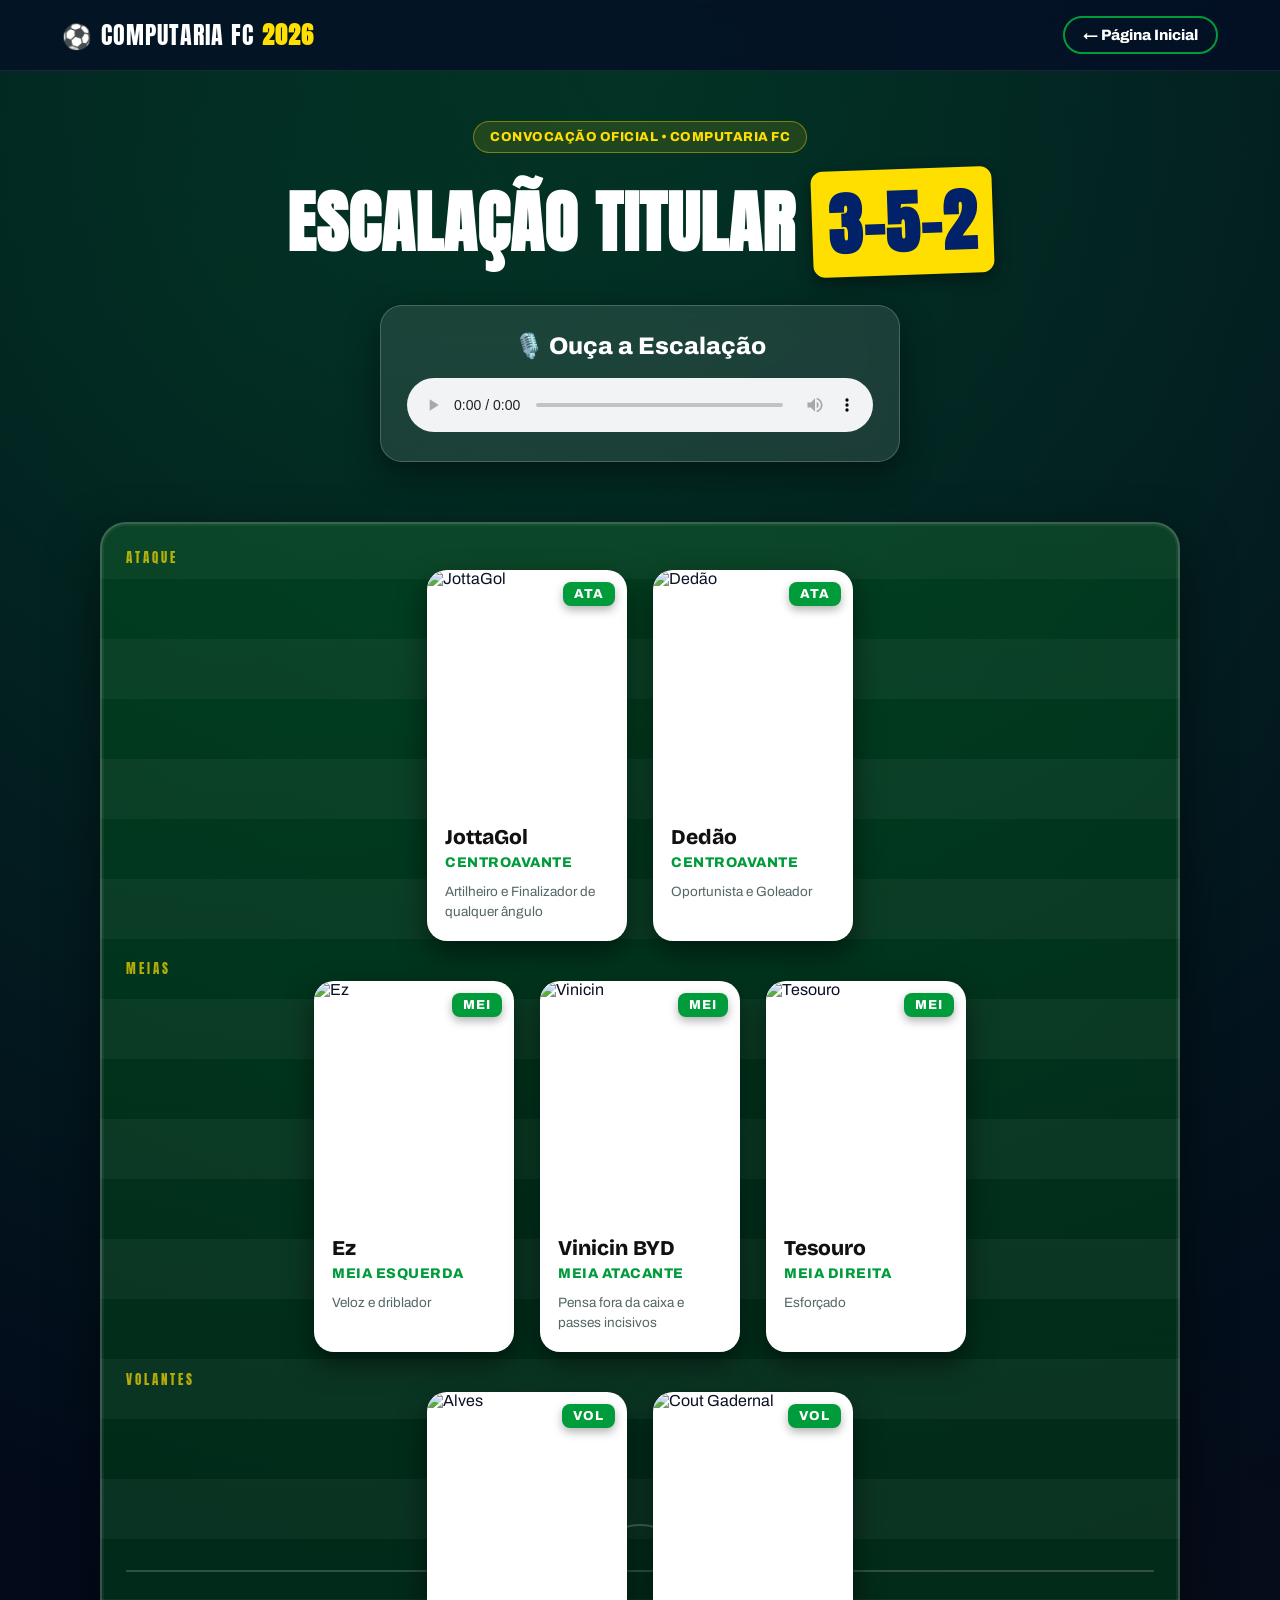
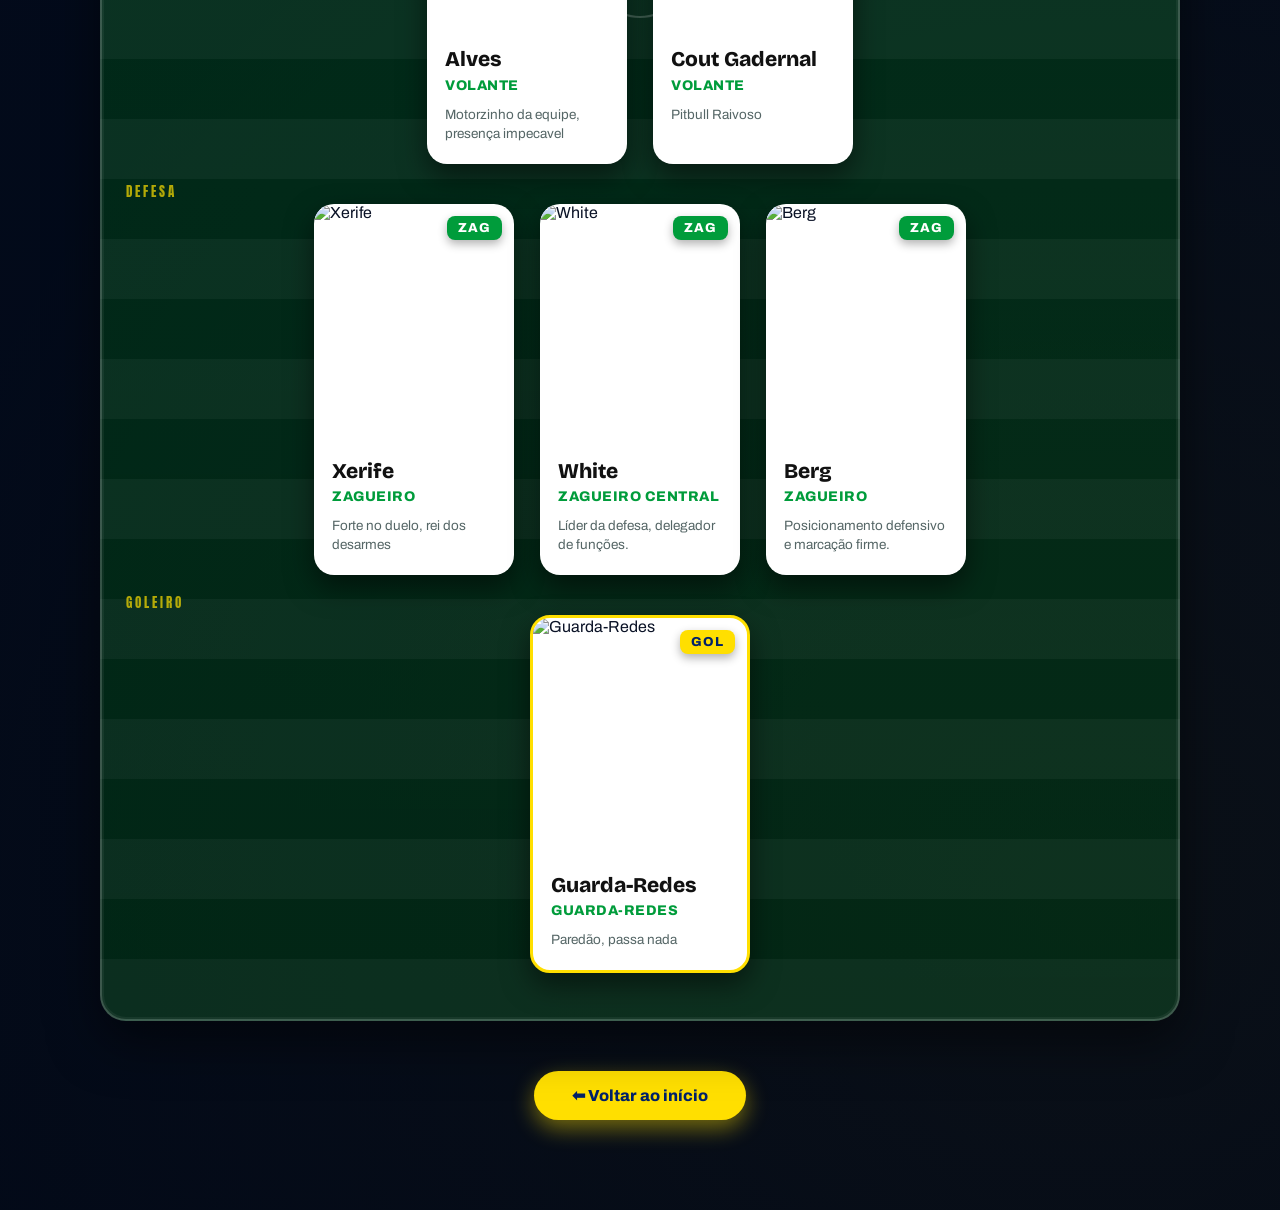
==== escalacao.html @ 930eecb5 "Escalacao Computaria FC 3-5-2 - site inicial" ====
<!DOCTYPE html>
<html lang="pt-br">
<head>
<meta charset="UTF-8">
<meta name="viewport" content="width=device-width, initial-scale=1.0">
<title>Escalação 3-5-2 ⚽</title>
<link rel="preconnect" href="https://fonts.googleapis.com">
<link rel="preconnect" href="https://fonts.gstatic.com" crossorigin>
<link href="https://fonts.googleapis.com/css2?family=Anton&family=Archivo:wght@400;600;800&family=Bricolage+Grotesque:wght@400;600;800&display=swap" rel="stylesheet">
<link rel="stylesheet" href="style.css">
<link rel="icon" href="assets/bola_da_copa.jpg" type="image/png">
</head>
<body class="page-esc">

<nav class="menu">
  <div class="container nav-inner">
    <a class="brand" href="index.html"><span class="ball">⚽</span> COMPUTARIA FC <b>2026</b></a>
    <a href="index.html" class="nav-link">← Página Inicial</a>
  </div>
</nav>

<section class="escalacao">
  <div class="container">

    <span class="badge center">CONVOCAÇÃO OFICIAL • COMPUTARIA FC</span>
    <h1 class="titulo-esc">ESCALAÇÃO TITULAR <span class="form">3-5-2</span></h1>

    <div class="audio-player">
      <h3>🎙️ Ouça a Escalação</h3>
      <audio controls>
        <source src="assets/audio.mp3" type="audio/mpeg">
        Seu navegador não suporta áudio.
      </audio>
    </div>

    <!-- CAMPO -->
    <div class="campo">

      <!-- ATAQUE (2) -->
      <div class="linha" data-linha="ATAQUE">
        <article class="jogador" style="--d:.05s">
          <div class="foto"><img src="assets/JottaGol.png" alt="JottaGol"><span class="pos-tag">ATA</span></div>
          <div class="info"><h3>JottaGol</h3><span>Centroavante</span><p>Artilheiro e Finalizador de qualquer ângulo</p></div>
        </article>
        <article class="jogador" style="--d:.12s">
          <div class="foto"><img src="assets/dedoney.png" alt="Dedão"><span class="pos-tag">ATA</span></div>
          <div class="info"><h3>Dedão</h3><span>Centroavante</span><p>Oportunista e Goleador</p></div>
        </article>
      </div>

      <!-- MEIAS (3) -->
      <div class="linha" data-linha="MEIAS">
        <article class="jogador" style="--d:.18s">
          <div class="foto"><img src="assets/ez.png" alt="Ez"><span class="pos-tag">MEI</span></div>
          <div class="info"><h3>Ez</h3><span>Meia Esquerda</span><p>Veloz e driblador</p></div>
        </article>
        <article class="jogador" style="--d:.24s">
          <div class="foto"><img src="assets/vinicin.png" alt="Vinicin"><span class="pos-tag">MEI</span></div>
          <div class="info"><h3>Vinicin BYD</h3><span>Meia Atacante</span><p>Pensa fora da caixa e passes incisivos</p></div>
        </article>
        <article class="jogador" style="--d:.30s">
          <div class="foto"><img src="assets/flp.png" alt="Tesouro"><span class="pos-tag">MEI</span></div>
          <div class="info"><h3>Tesouro</h3><span>Meia Direita</span><p>Esforçado</p></div>
        </article>
      </div>

      <!-- VOLANTES (2) -->
      <div class="linha" data-linha="VOLANTES">
        <article class="jogador" style="--d:.36s">
          <div class="foto"><img src="assets/alves.png" alt="Alves"><span class="pos-tag">VOL</span></div>
          <div class="info"><h3>Alves</h3><span>Volante</span><p>Motorzinho da equipe, presença impecavel</p></div>
        </article>
        <article class="jogador" style="--d:.42s">
          <div class="foto"><img src="assets/cout.png" alt="Cout Gadernal"><span class="pos-tag">VOL</span></div>
          <div class="info"><h3>Cout Gadernal</h3><span>Volante</span><p>Pitbull Raivoso</p></div>
        </article>
      </div>

      <!-- DEFESA (3) -->
      <div class="linha" data-linha="DEFESA">
        <article class="jogador" style="--d:.48s">
          <div class="foto"><img src="assets/xerife.png" alt="Xerife"><span class="pos-tag">ZAG</span></div>
          <div class="info"><h3>Xerife</h3><span>Zagueiro</span><p>Forte no duelo, rei dos desarmes</p></div>
        </article>
        <article class="jogador" style="--d:.54s">
          <div class="foto"><img src="assets/white.png" alt="White"><span class="pos-tag">ZAG</span></div>
          <div class="info"><h3>White</h3><span>Zagueiro Central</span><p>Líder da defesa, delegador de funções.</p></div>
        </article>
        <article class="jogador" style="--d:.60s">
          <div class="foto"><img src="assets/berg.png" alt="Berg"><span class="pos-tag">ZAG</span></div>
          <div class="info"><h3>Berg</h3><span>Zagueiro</span><p>Posicionamento defensivo e marcação firme.</p></div>
        </article>
      </div>

      <!-- GOLEIRO (1) -->
      <div class="linha goleiro" data-linha="GOLEIRO">
        <article class="jogador gk" style="--d:.66s">
          <div class="foto"><img src="assets/guardaredes.png" alt="Guarda-Redes"><span class="pos-tag gold">GOL</span></div>
          <div class="info"><h3>Guarda-Redes</h3><span>Guarda-Redes</span><p>Paredão, passa nada</p></div>
        </article>
      </div>

    </div>

    <a href="index.html" class="btn-inicio">⬅ Voltar ao início</a>

  </div>
</section>

</body>
</html>
---- style.css ----
/* ===== VARIÁVEIS ===== */
:root{
  --verde:#009c3b;
  --verde-esc:#00702a;
  --amarelo:#ffdf00;
  --azul:#012169;
  --azul-claro:#1b4fd4;
  --bg:#041025;
  --bg2:#08183a;
  --card:#fff;
  --texto:#0a1226;
}

*{margin:0;padding:0;box-sizing:border-box;}

body{
  font-family:'Archivo',sans-serif;
  background:
    radial-gradient(circle at 20% 10%, rgba(0,156,59,.25), transparent 45%),
    radial-gradient(circle at 85% 90%, rgba(255,223,0,.18), transparent 45%),
    var(--bg);
  color:#fff;
  overflow-x:hidden;
  min-height:100vh;
}

.container{max-width:1200px;margin:0 auto;padding:0 22px;}

/* ===== ORBES DE FUNDO ===== */
.bg-deco{position:fixed;inset:0;z-index:-1;pointer-events:none;}
.orb{position:absolute;border-radius:50%;filter:blur(70px);opacity:.4;object-fit:cover;}
/* Orbe que recebe uma imagem (tag <img> com src preenchido): fica nítido e redondo */
.orb[src]:not([src=""]){filter:none;opacity:.92;box-shadow:0 20px 50px rgba(0,0,0,.5);}
.orb-1{width:420px;height:420px;background:var(--verde);top:-80px;left:-120px;animation:float 14s ease-in-out infinite;}
.orb-2{width:360px;height:360px;background:var(--amarelo);bottom:-100px;right:-80px;animation:float 18s ease-in-out infinite reverse;}
.orb-3{width:300px;height:300px;background:var(--azul-claro);top:40%;left:60%;animation:float 22s ease-in-out infinite;}
@keyframes float{0%,100%{transform:translate(0,0)}50%{transform:translate(40px,-50px)}}

/* ===== MENU ===== */
.menu{
  position:sticky;top:0;z-index:50;
  background:rgba(4,16,37,.78);
  backdrop-filter:blur(12px);
  border-bottom:1px solid rgba(255,255,255,.08);
}
.nav-inner{display:flex;align-items:center;justify-content:space-between;padding:16px 22px;}
.brand{
  font-family:'Anton',sans-serif;font-size:24px;letter-spacing:1px;
  color:#fff;text-decoration:none;display:flex;align-items:center;gap:8px;
}
.brand b{color:var(--amarelo);}
.brand .ball{animation:spin 6s linear infinite;display:inline-block;}
@keyframes spin{to{transform:rotate(360deg)}}
.nav-link{
  color:#fff;text-decoration:none;font-weight:800;font-size:15px;
  padding:9px 18px;border-radius:40px;border:2px solid var(--verde);
  transition:.25s;
}
.nav-link:hover{background:var(--verde);transform:translateY(-2px);}

/* ===== HERO ===== */
.hero{padding:70px 0 90px;}
.hero-grid{display:grid;grid-template-columns:1.1fr .9fr;gap:40px;align-items:center;}
.badge{
  display:inline-block;background:rgba(255,223,0,.12);color:var(--amarelo);
  border:1px solid rgba(255,223,0,.4);padding:8px 16px;border-radius:40px;
  font-weight:800;font-size:13px;letter-spacing:.5px;margin-bottom:22px;
}
.badge.center{display:block;width:fit-content;margin:0 auto 16px;}
.titulo{
  font-family:'Anton',sans-serif;font-size:clamp(48px,8vw,96px);
  line-height:.92;letter-spacing:1px;text-transform:uppercase;
}
.titulo .outline{
  -webkit-text-stroke:2px var(--amarelo);color:transparent;
}
.descricao{font-size:19px;line-height:1.6;margin:24px 0 32px;color:#cdd6e6;max-width:520px;}
.descricao b{color:#fff;}
.btn-cta{
  display:inline-flex;align-items:center;gap:12px;
  background:linear-gradient(135deg,var(--verde),var(--verde-esc));
  color:#fff;font-weight:800;font-size:18px;
  padding:16px 32px;border-radius:50px;text-decoration:none;
  box-shadow:0 12px 30px rgba(0,156,59,.45);transition:.3s;
}
.btn-cta:hover{transform:translateY(-4px) scale(1.02);box-shadow:0 18px 40px rgba(0,156,59,.6);}
.btn-cta .arrow{transition:.3s;}
.btn-cta:hover .arrow{transform:rotate(360deg) translateX(4px);}

/* bola hero */
.hero-visual{display:flex;justify-content:center;}
.ball-stage{position:relative;width:340px;height:340px;display:grid;place-items:center;}
.ball-img{
  width:260px;height:260px;border-radius:50%;object-fit:cover;
  box-shadow:0 25px 60px rgba(0,0,0,.55);
  animation:bob 5s ease-in-out infinite;position:relative;z-index:2;
}
@keyframes bob{0%,100%{transform:translateY(0) rotate(-4deg)}50%{transform:translateY(-22px) rotate(4deg)}}
.ring{position:absolute;border-radius:50%;border:2px dashed rgba(255,255,255,.2);}
.ring-1{width:320px;height:320px;animation:spin 24s linear infinite;}
.ring-2{width:380px;height:380px;border-color:rgba(255,223,0,.25);animation:spin 32s linear infinite reverse;}

/* ===== JOGOS ===== */
.jogos{padding:30px 0 80px;}
.sec-title{
  font-family:'Anton',sans-serif;font-size:clamp(32px,5vw,52px);
  text-align:center;margin-bottom:46px;text-transform:uppercase;
}
.jogos-grid{display:grid;grid-template-columns:repeat(3,1fr);gap:24px;}
.card-jogo{
  background:linear-gradient(160deg,rgba(255,255,255,.08),rgba(255,255,255,.03));
  border:1px solid rgba(255,255,255,.12);
  border-radius:22px;padding:30px 26px;text-align:center;
  transition:.3s;position:relative;overflow:hidden;
}
.card-jogo::before{
  content:"";position:absolute;top:0;left:0;right:0;height:5px;
  background:linear-gradient(90deg,var(--verde),var(--amarelo),var(--azul-claro));
}
.card-jogo:hover{transform:translateY(-10px);border-color:var(--amarelo);box-shadow:0 18px 40px rgba(0,0,0,.4);}
.card-jogo .tag{font-size:12px;color:var(--amarelo);font-weight:800;letter-spacing:1px;text-transform:uppercase;}
.confronto{font-family:'Anton',sans-serif;font-size:38px;margin:14px 0 8px;letter-spacing:1px;}
.confronto .x{color:var(--verde);font-size:24px;margin:0 6px;}
.card-jogo .data{font-size:17px;font-weight:700;color:#fff;}
.card-jogo .local{font-size:14px;color:#aab4c8;display:block;margin-top:8px;}

/* ===== RODAPÉ ===== */
.rodape{padding:30px 0;text-align:center;border-top:1px solid rgba(255,255,255,.08);color:#8a96ad;font-weight:700;}

/* =========================================================
   PÁGINA ESCALAÇÃO
========================================================= */
.page-esc .escalacao{
  padding:50px 0 90px;
  background:
    radial-gradient(circle at 50% 0%, rgba(0,156,59,.22), transparent 55%),
    linear-gradient(rgba(2,8,22,.55),rgba(2,8,22,.85)),
    url('https://images.unsplash.com/photo-1486286701208-1d58e9338013?q=80&w=1600&auto=format&fit=crop') center/cover fixed;
  min-height:100vh;
}
.titulo-esc{
  font-family:'Anton',sans-serif;text-align:center;
  font-size:clamp(36px,6vw,68px);text-transform:uppercase;margin-bottom:30px;letter-spacing:1px;
}
.titulo-esc .form{
  background:var(--amarelo);color:var(--azul);
  padding:2px 16px;border-radius:12px;display:inline-block;
  transform:rotate(-2deg);box-shadow:0 6px 16px rgba(0,0,0,.4);
}

/* AUDIO */
.audio-player{
  width:100%;max-width:520px;margin:0 auto 60px;
  background:rgba(255,255,255,.1);backdrop-filter:blur(14px);
  padding:26px;border-radius:22px;text-align:center;
  border:1px solid rgba(255,255,255,.2);box-shadow:0 12px 34px rgba(0,0,0,.45);
}
.audio-player h3{font-size:24px;margin-bottom:18px;font-weight:800;}
.audio-player audio{width:100%;}

/* CAMPO */
.campo{
  max-width:1080px;margin:0 auto;
  background:
    repeating-linear-gradient(0deg,rgba(255,255,255,.04) 0 60px,transparent 60px 120px),
    linear-gradient(180deg,rgba(0,90,30,.45),rgba(0,60,20,.55));
  border:2px solid rgba(255,255,255,.2);border-radius:26px;
  padding:46px 24px;box-shadow:inset 0 0 0 2px rgba(255,255,255,.05),0 20px 50px rgba(0,0,0,.5);
  position:relative;
}
.campo::before{
  content:"";position:absolute;top:50%;left:24px;right:24px;height:2px;
  background:rgba(255,255,255,.18);transform:translateY(-50%);
}
.campo::after{
  content:"";position:absolute;top:50%;left:50%;width:90px;height:90px;
  border:2px solid rgba(255,255,255,.18);border-radius:50%;transform:translate(-50%,-50%);
}

.linha{
  display:flex;justify-content:center;align-items:stretch;
  gap:26px;margin-bottom:40px;flex-wrap:wrap;position:relative;
}
.linha:last-child{margin-bottom:0;}
.linha::before{
  content:attr(data-linha);
  position:absolute;left:0;top:-22px;
  font-family:'Anton',sans-serif;font-size:13px;letter-spacing:3px;
  color:rgba(255,223,0,.7);text-transform:uppercase;
}

/* CARD JOGADOR */
.jogador{
  width:200px;background:var(--card);color:var(--texto);
  border-radius:20px;overflow:hidden;
  box-shadow:0 12px 28px rgba(0,0,0,.5);
  transition:transform .3s, box-shadow .3s;
  opacity:0;transform:translateY(30px);
  animation:reveal .6s ease forwards;animation-delay:var(--d);
}
@keyframes reveal{to{opacity:1;transform:translateY(0)}}
.jogador:hover{transform:translateY(-12px) scale(1.03);box-shadow:0 22px 46px rgba(0,0,0,.6);}
.jogador.gk{width:220px;border:3px solid var(--amarelo);}

.foto{position:relative;}
.foto img{width:100%;height:240px;object-fit:cover;display:block;}
.pos-tag{
  position:absolute;top:12px;right:12px;
  background:var(--verde);color:#fff;font-weight:800;font-size:13px;
  padding:5px 11px;border-radius:8px;letter-spacing:1px;
  box-shadow:0 4px 10px rgba(0,0,0,.3);
}
.pos-tag.gold{background:var(--amarelo);color:var(--azul);}

.info{padding:16px 18px 20px;}
.info h3{font-family:'Bricolage Grotesque',sans-serif;font-size:21px;font-weight:800;color:#111;line-height:1.1;margin-bottom:4px;}
.info span{color:var(--verde);font-weight:800;font-size:14px;text-transform:uppercase;letter-spacing:.5px;}
.info p{margin-top:12px;color:#566;font-size:13.5px;line-height:1.45;}

/* BOTÃO VOLTAR */
.btn-inicio{
  display:block;width:fit-content;margin:50px auto 0;
  background:var(--amarelo);color:var(--azul);font-weight:800;
  padding:15px 38px;border-radius:50px;text-decoration:none;
  box-shadow:0 8px 22px rgba(255,223,0,.45);transition:.3s;
}
.btn-inicio:hover{transform:translateY(-4px);box-shadow:0 14px 30px rgba(255,223,0,.65);}

/* ===== RESPONSIVO ===== */
@media(max-width:900px){
  .hero-grid{grid-template-columns:1fr;text-align:center;}
  .hero-text .badge{margin-inline:auto;}
  .descricao{margin-inline:auto;}
  .jogos-grid{grid-template-columns:1fr;}
  .ball-stage{width:280px;height:280px;}
  .ball-img{width:210px;height:210px;}
}
@media(max-width:640px){
  .jogador,.jogador.gk{width:46%;min-width:150px;}
  .foto img{height:180px;}
  .info h3{font-size:17px;}
  .linha{gap:14px;}
  .campo{padding:38px 14px;}
}
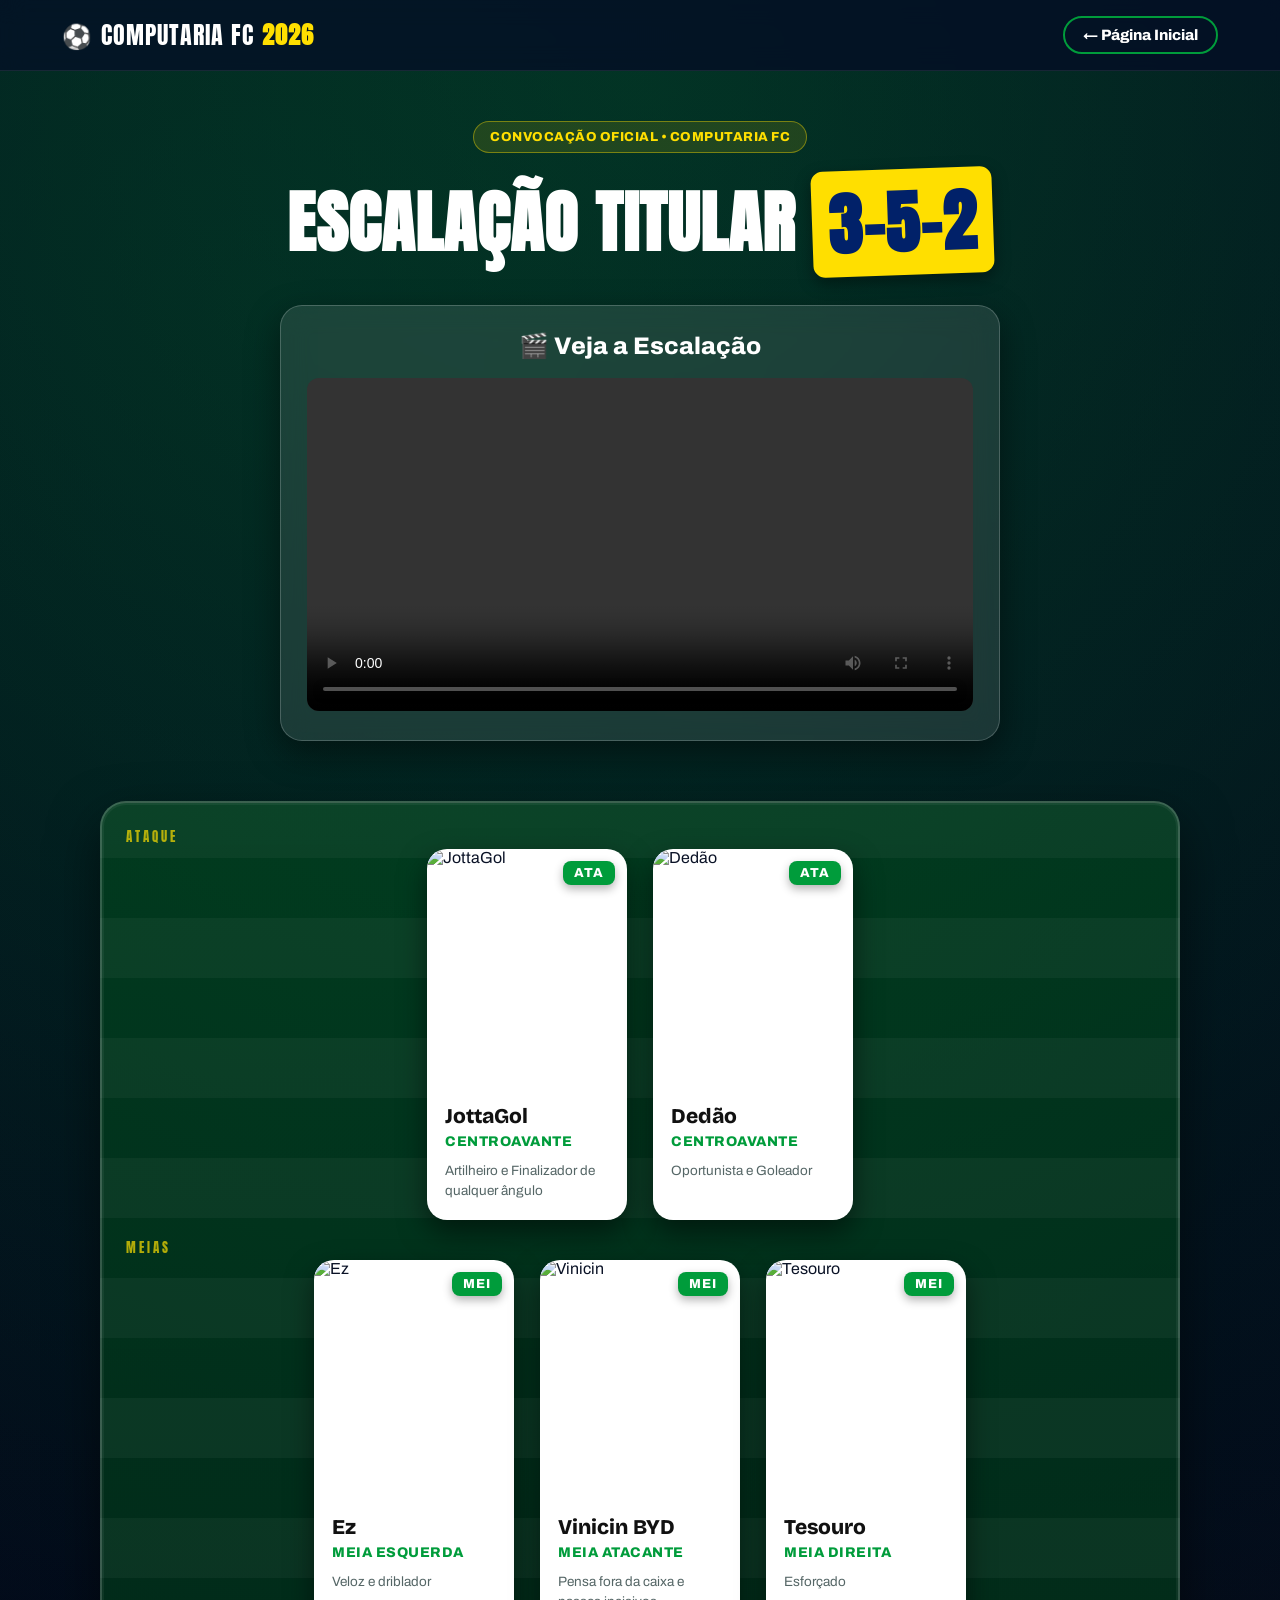
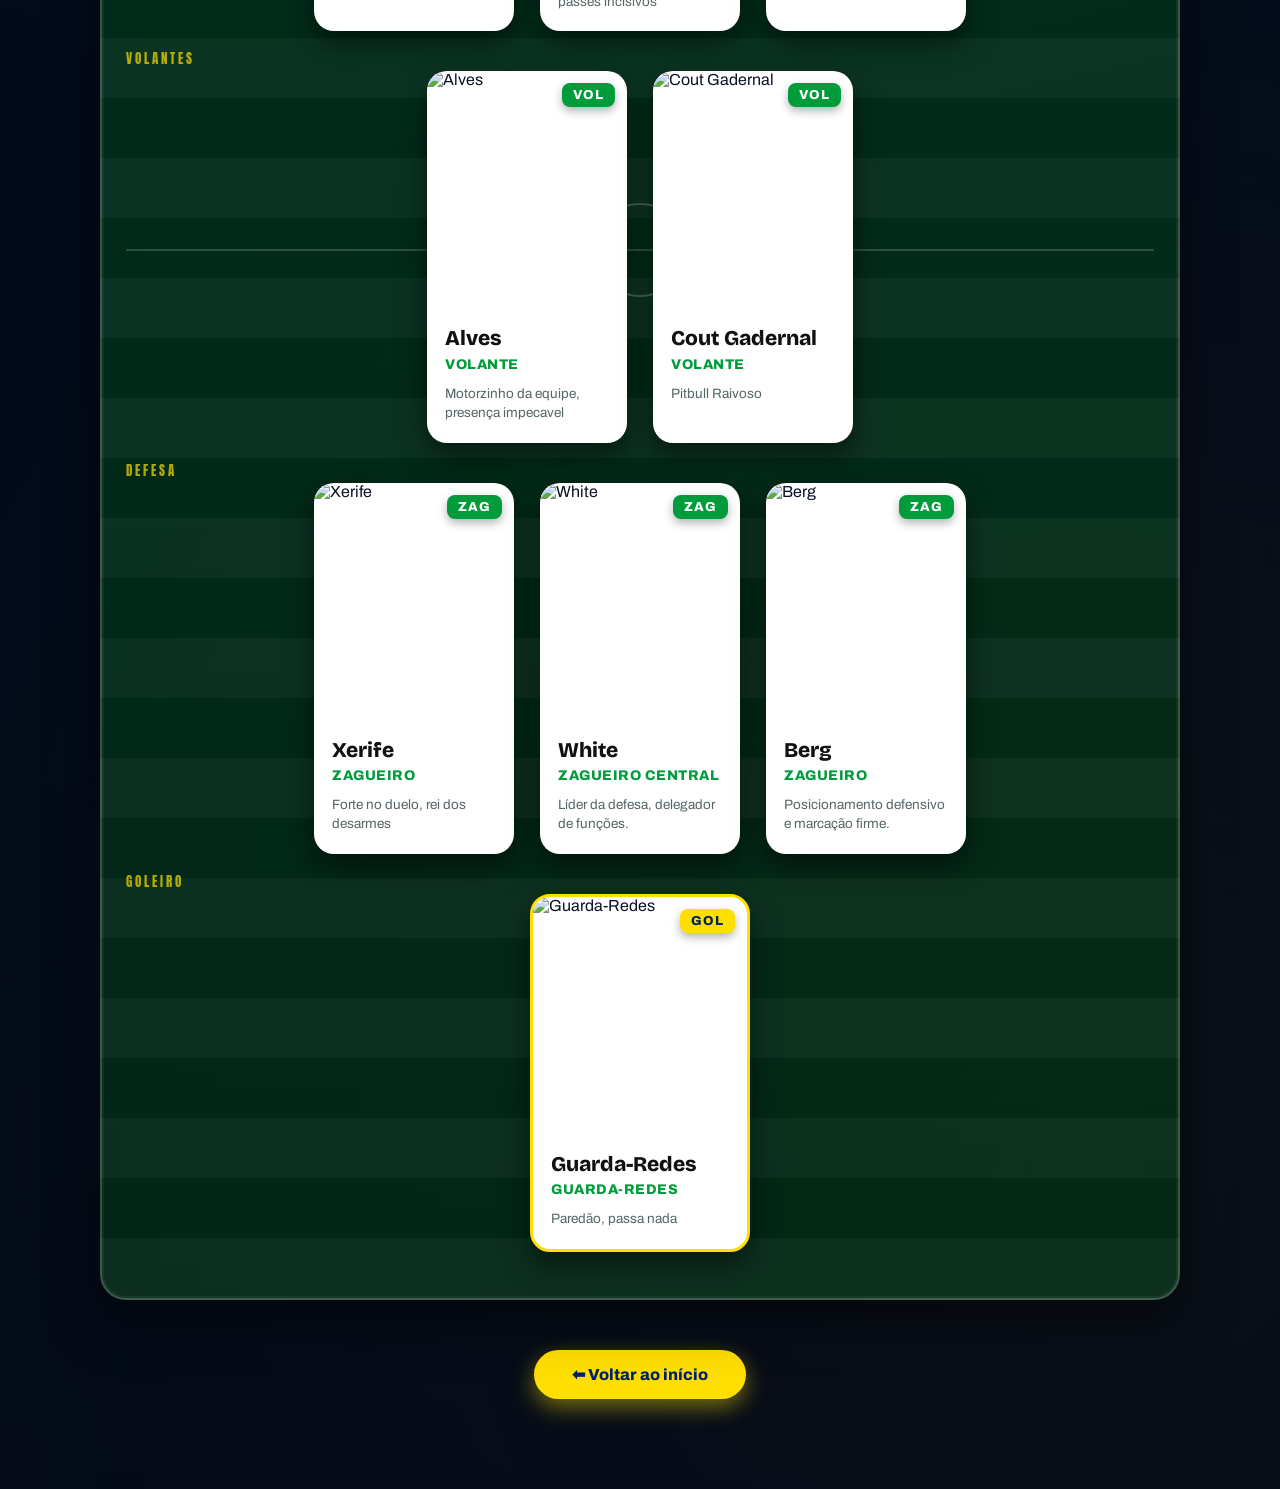
==== commit a72b6606: "Adiciona video de escalacao e substitui audio player por video player Co-Authored-By: Claude Sonnet " ====
--- a/escalacao.html
+++ b/escalacao.html
@@ -25,12 +25,12 @@
     <span class="badge center">CONVOCAÇÃO OFICIAL • COMPUTARIA FC</span>
     <h1 class="titulo-esc">ESCALAÇÃO TITULAR <span class="form">3-5-2</span></h1>
 
-    <div class="audio-player">
-      <h3>🎙️ Ouça a Escalação</h3>
-      <audio controls>
-        <source src="assets/audio.mp3" type="audio/mpeg">
-        Seu navegador não suporta áudio.
-      </audio>
+    <div class="video-player">
+      <h3>🎬 Veja a Escalação</h3>
+      <video controls>
+        <source src="assets/escala%C3%A7%C3%A3o.mpeg" type="video/mpeg">
+        Seu navegador não suporta vídeo.
+      </video>
     </div>
 
     <!-- CAMPO -->
--- a/style.css
+++ b/style.css
@@ -148,15 +148,15 @@
   transform:rotate(-2deg);box-shadow:0 6px 16px rgba(0,0,0,.4);
 }
 
-/* AUDIO */
-.audio-player{
-  width:100%;max-width:520px;margin:0 auto 60px;
+/* VIDEO */
+.video-player{
+  width:100%;max-width:720px;margin:0 auto 60px;
   background:rgba(255,255,255,.1);backdrop-filter:blur(14px);
   padding:26px;border-radius:22px;text-align:center;
   border:1px solid rgba(255,255,255,.2);box-shadow:0 12px 34px rgba(0,0,0,.45);
 }
-.audio-player h3{font-size:24px;margin-bottom:18px;font-weight:800;}
-.audio-player audio{width:100%;}
+.video-player h3{font-size:24px;margin-bottom:18px;font-weight:800;}
+.video-player video{width:100%;border-radius:12px;}
 
 /* CAMPO */
 .campo{
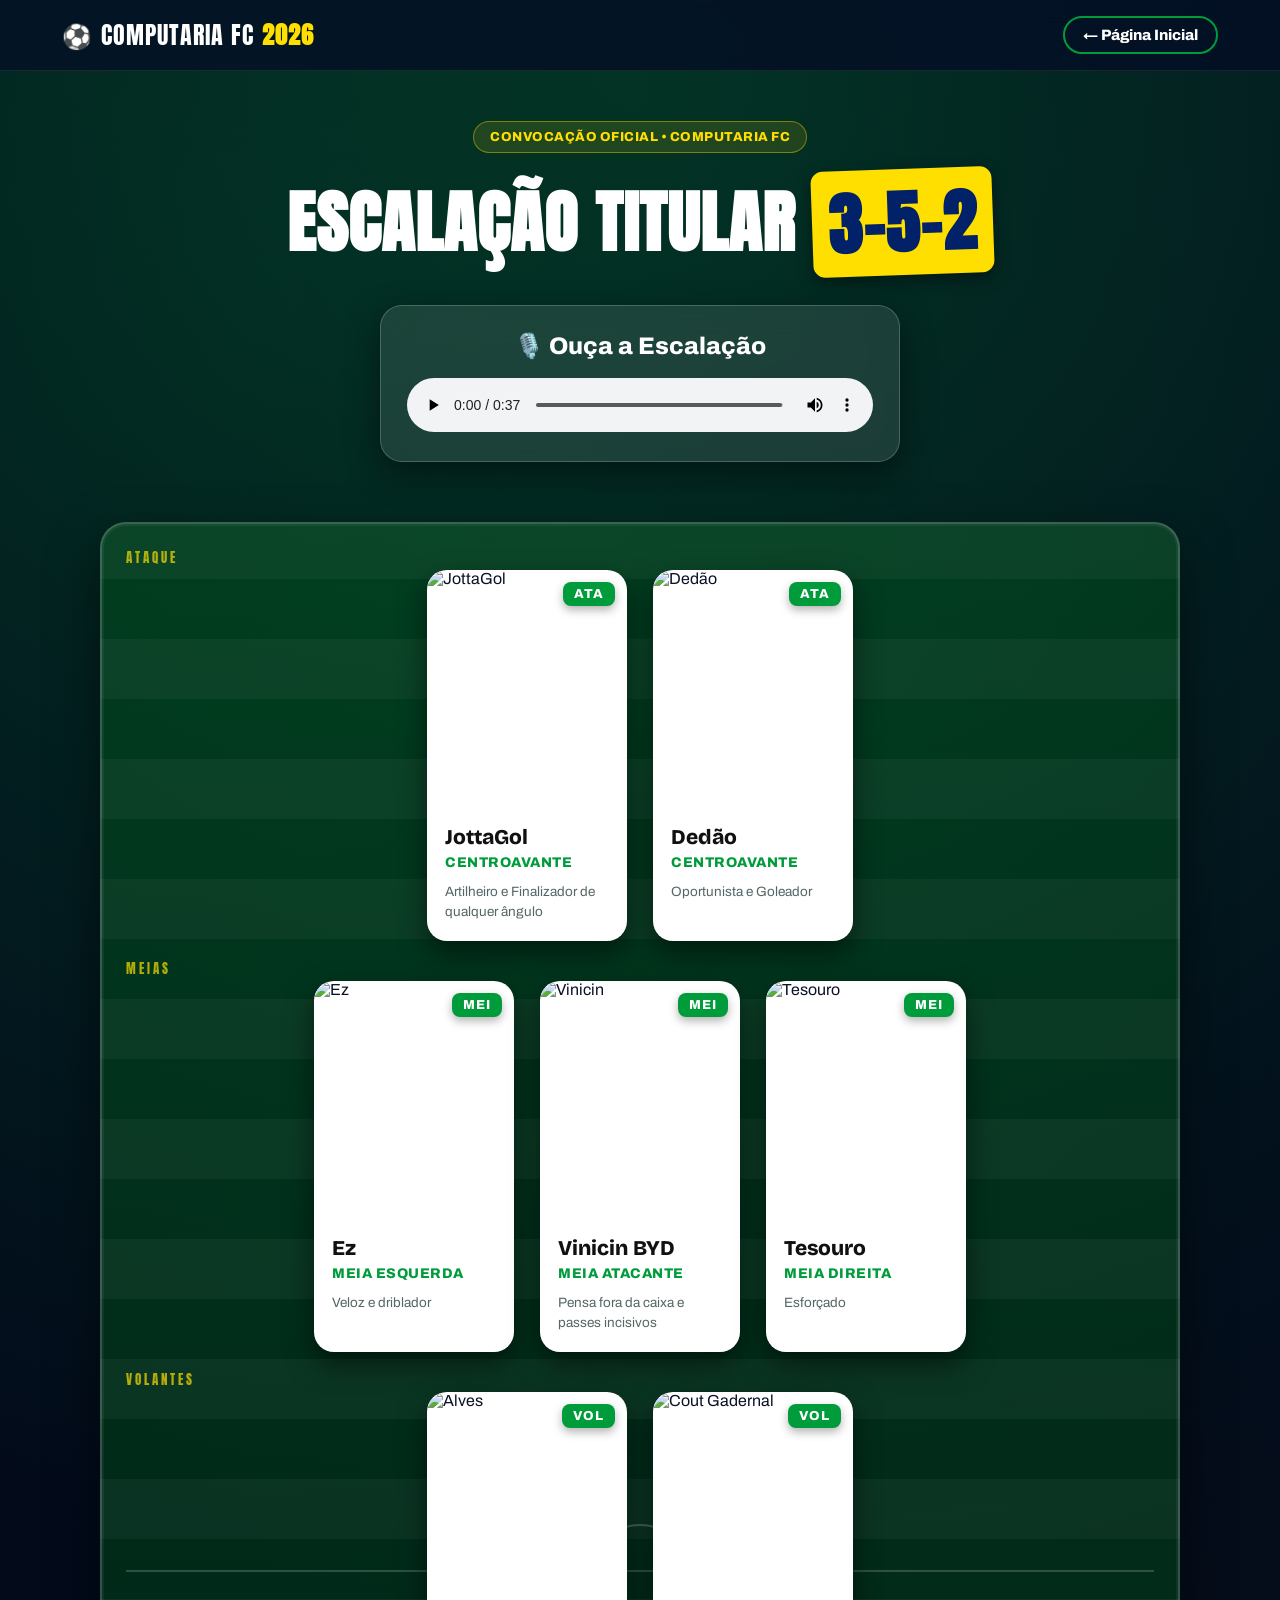
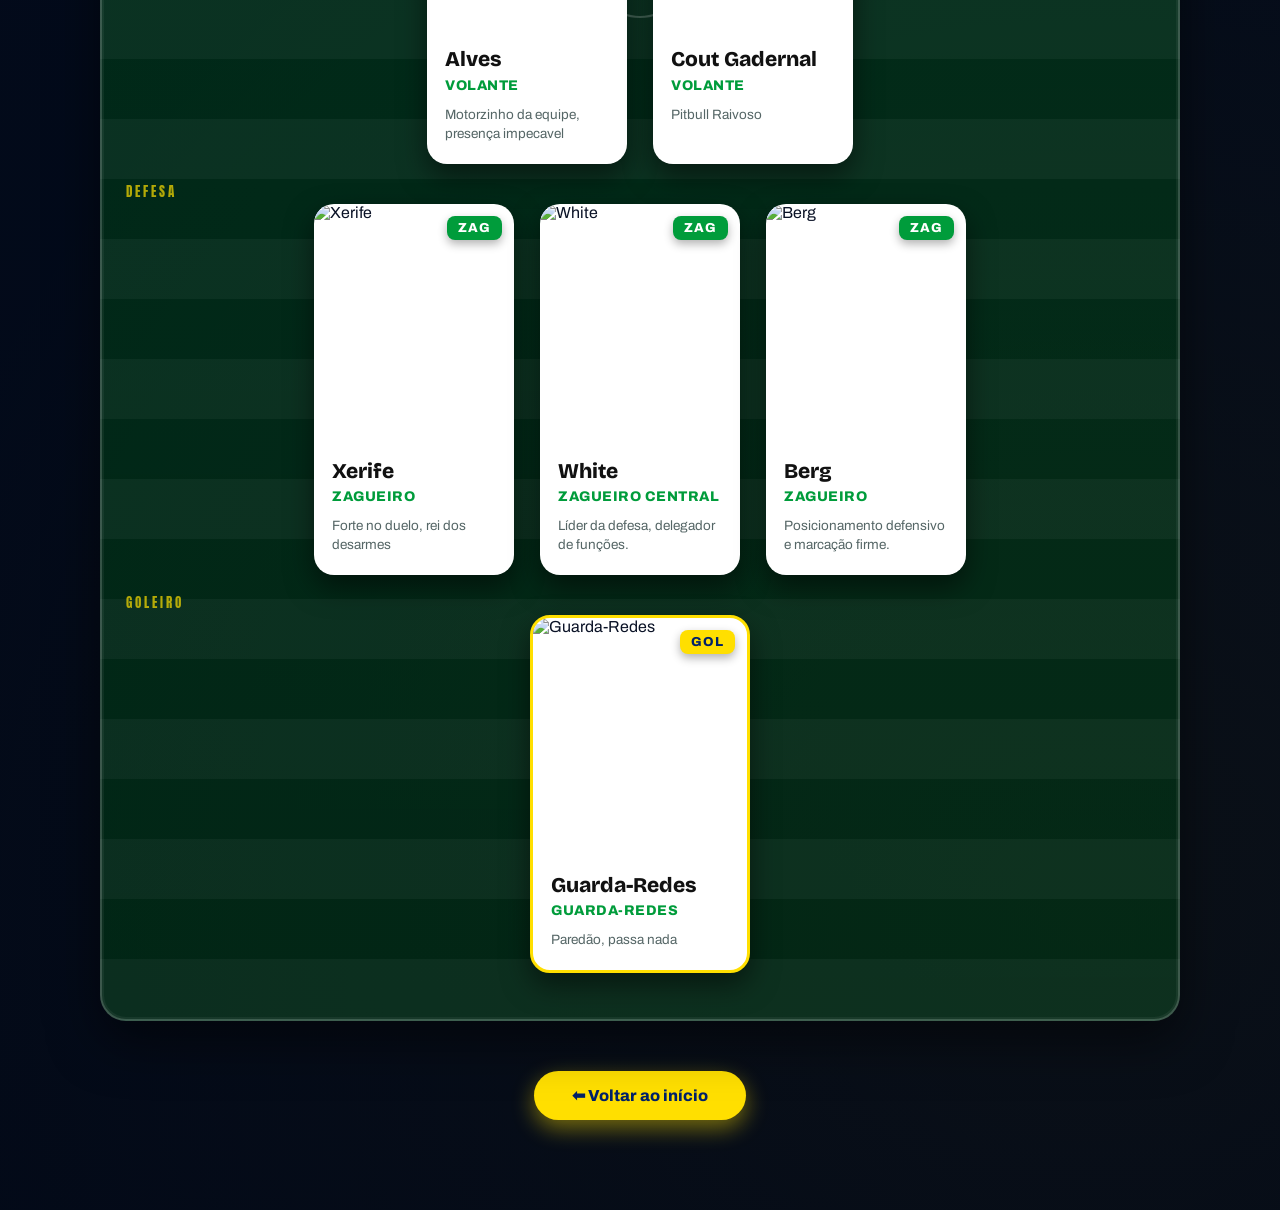
==== commit cd000ae7: "Corrige player de audio: usa audio element com tipo audio/mpeg Co-Authored-By: Claude Sonnet 4.6 <no" ====
--- a/escalacao.html
+++ b/escalacao.html
@@ -25,12 +25,12 @@
     <span class="badge center">CONVOCAÇÃO OFICIAL • COMPUTARIA FC</span>
     <h1 class="titulo-esc">ESCALAÇÃO TITULAR <span class="form">3-5-2</span></h1>
 
-    <div class="video-player">
-      <h3>🎬 Veja a Escalação</h3>
-      <video controls>
-        <source src="assets/escala%C3%A7%C3%A3o.mpeg" type="video/mpeg">
-        Seu navegador não suporta vídeo.
-      </video>
+    <div class="audio-player">
+      <h3>🎙️ Ouça a Escalação</h3>
+      <audio controls>
+        <source src="assets/escala%C3%A7%C3%A3o.mpeg" type="audio/mpeg">
+        Seu navegador não suporta áudio.
+      </audio>
     </div>
 
     <!-- CAMPO -->
--- a/style.css
+++ b/style.css
@@ -148,15 +148,15 @@
   transform:rotate(-2deg);box-shadow:0 6px 16px rgba(0,0,0,.4);
 }
 
-/* VIDEO */
-.video-player{
-  width:100%;max-width:720px;margin:0 auto 60px;
+/* AUDIO */
+.audio-player{
+  width:100%;max-width:520px;margin:0 auto 60px;
   background:rgba(255,255,255,.1);backdrop-filter:blur(14px);
   padding:26px;border-radius:22px;text-align:center;
   border:1px solid rgba(255,255,255,.2);box-shadow:0 12px 34px rgba(0,0,0,.45);
 }
-.video-player h3{font-size:24px;margin-bottom:18px;font-weight:800;}
-.video-player video{width:100%;border-radius:12px;}
+.audio-player h3{font-size:24px;margin-bottom:18px;font-weight:800;}
+.audio-player audio{width:100%;}
 
 /* CAMPO */
 .campo{
